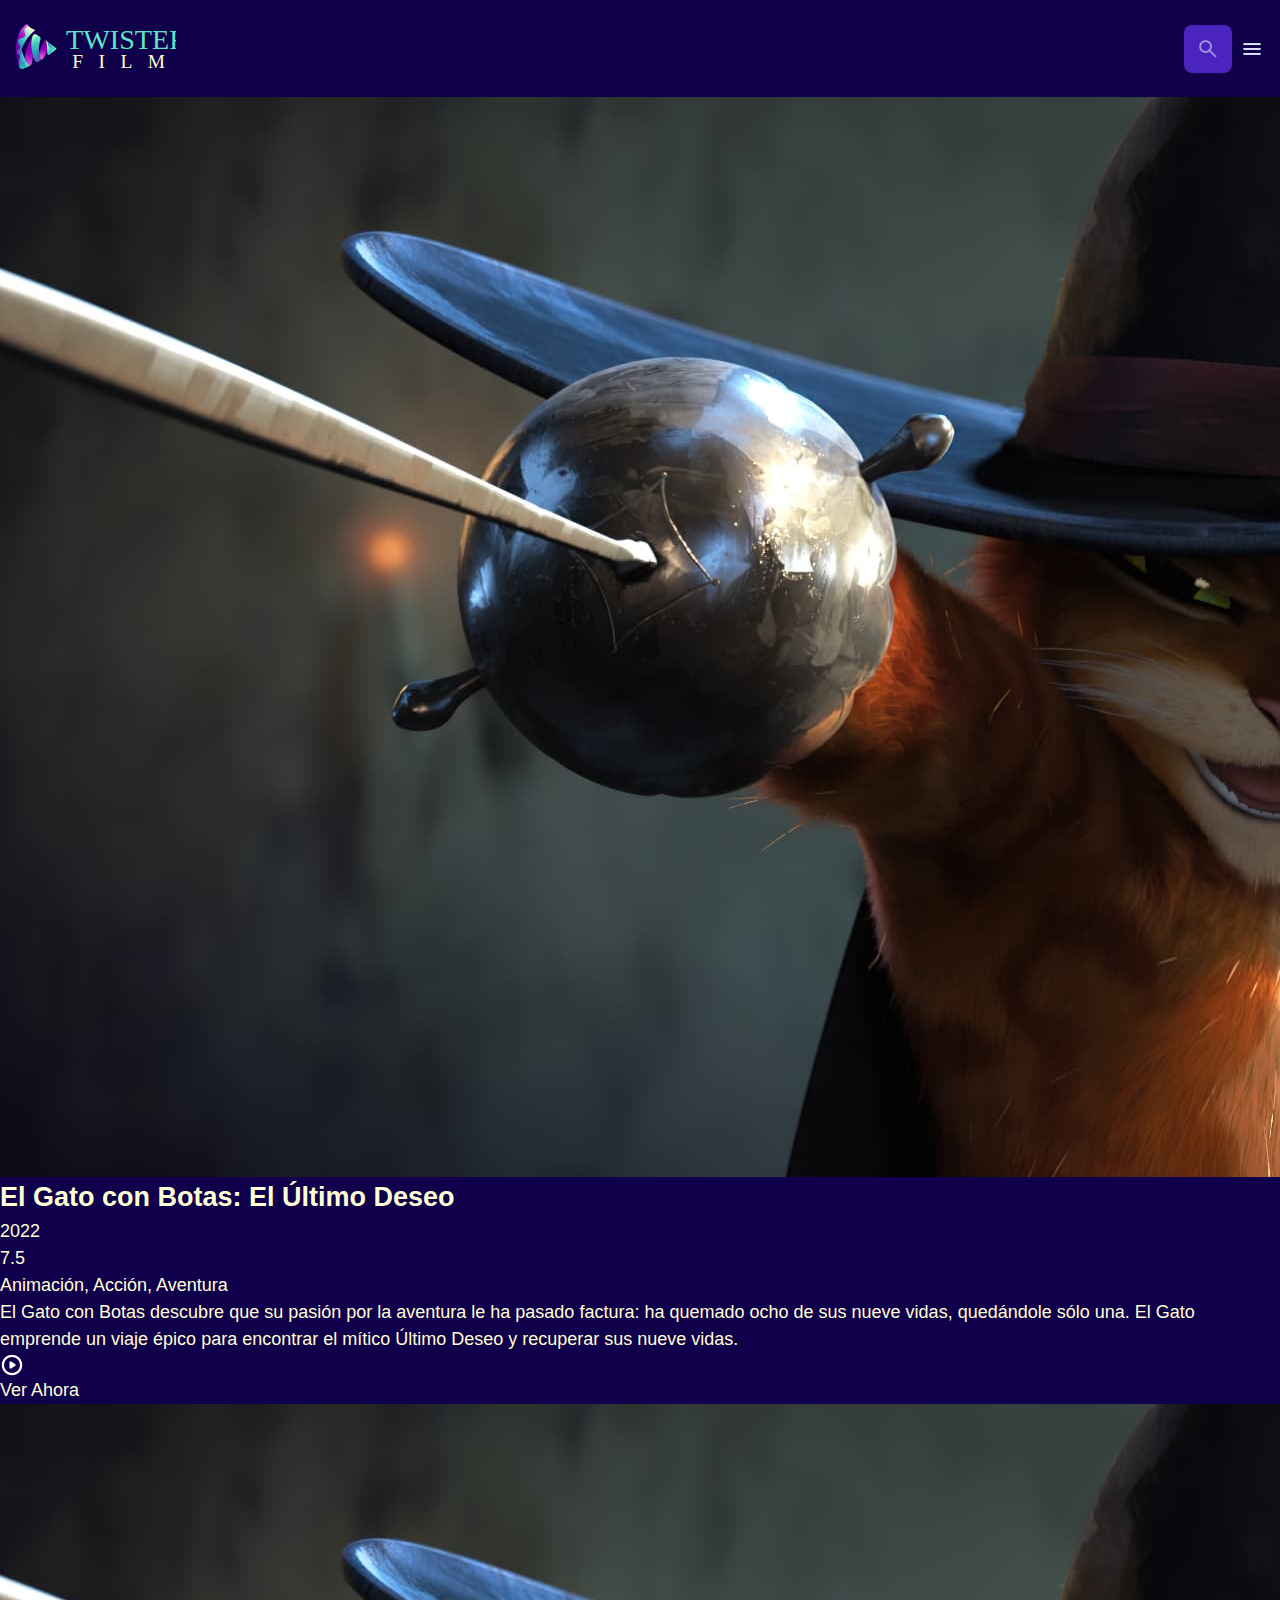
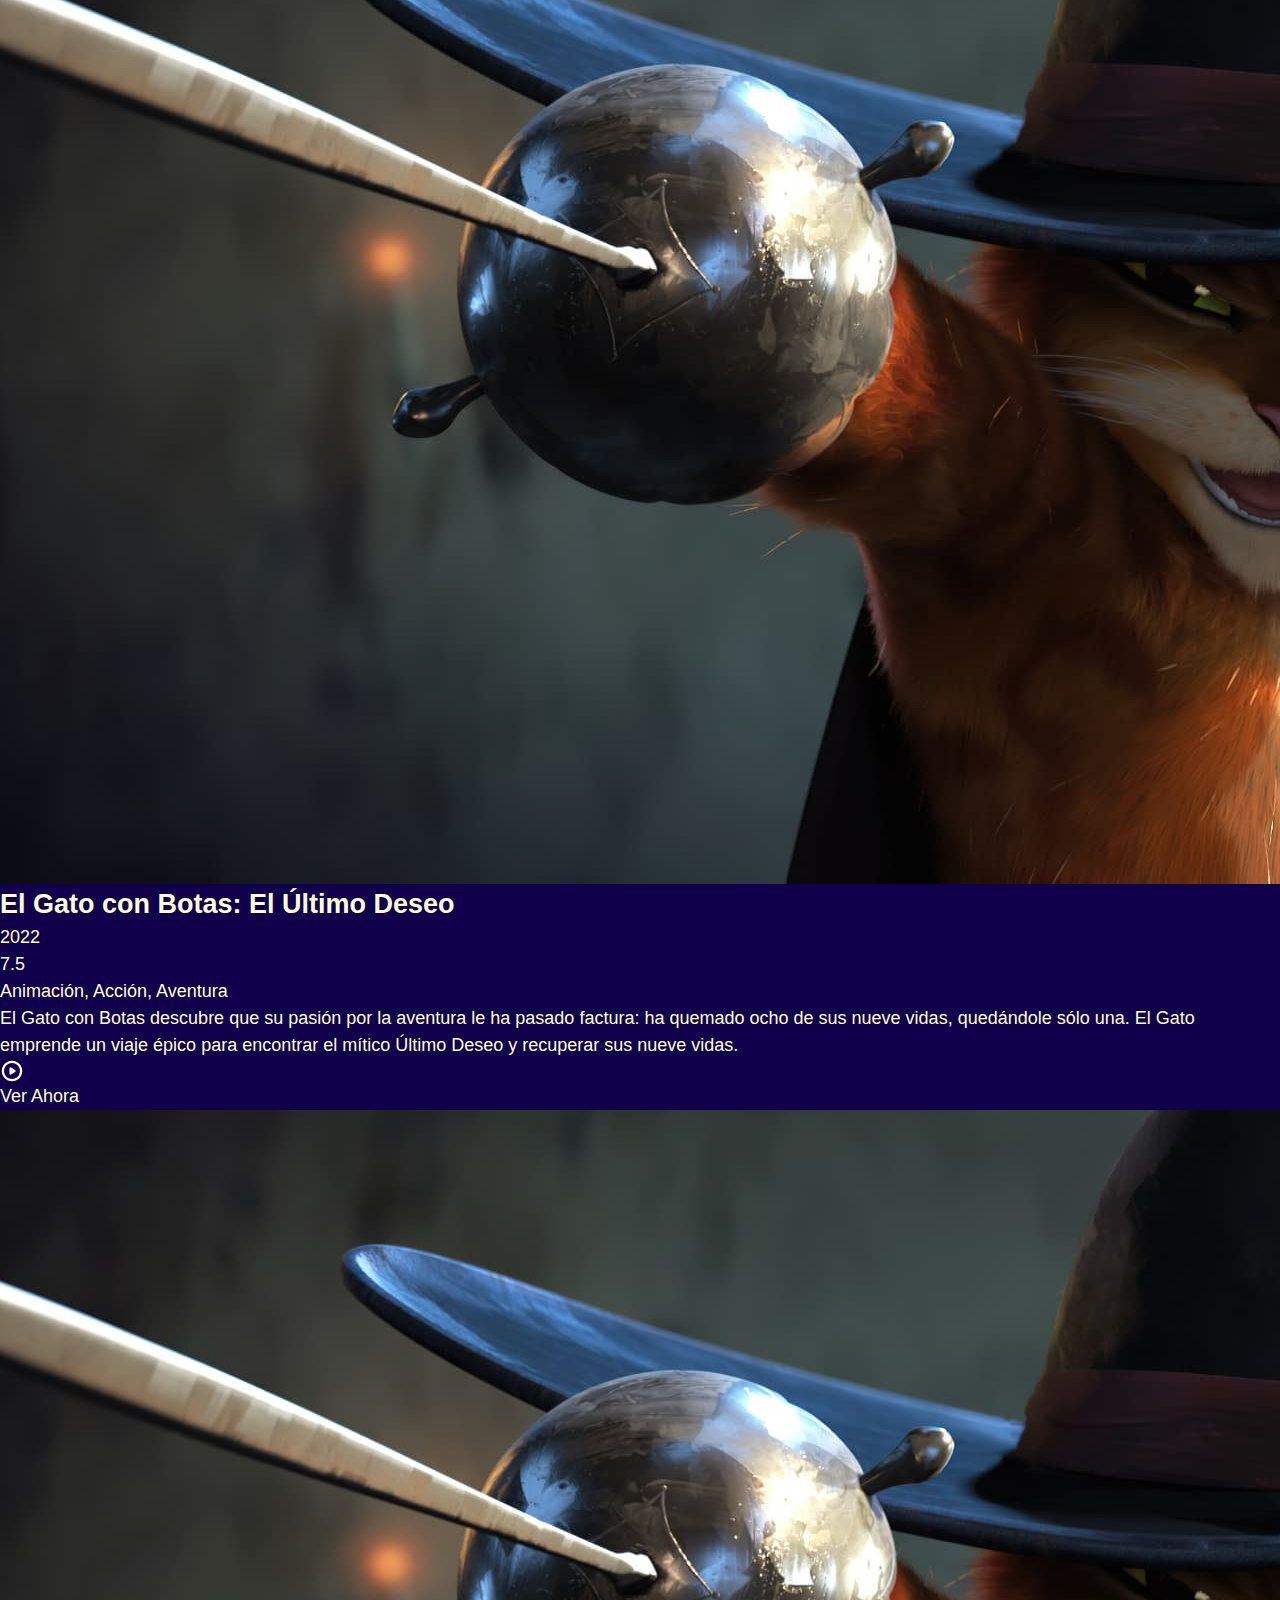
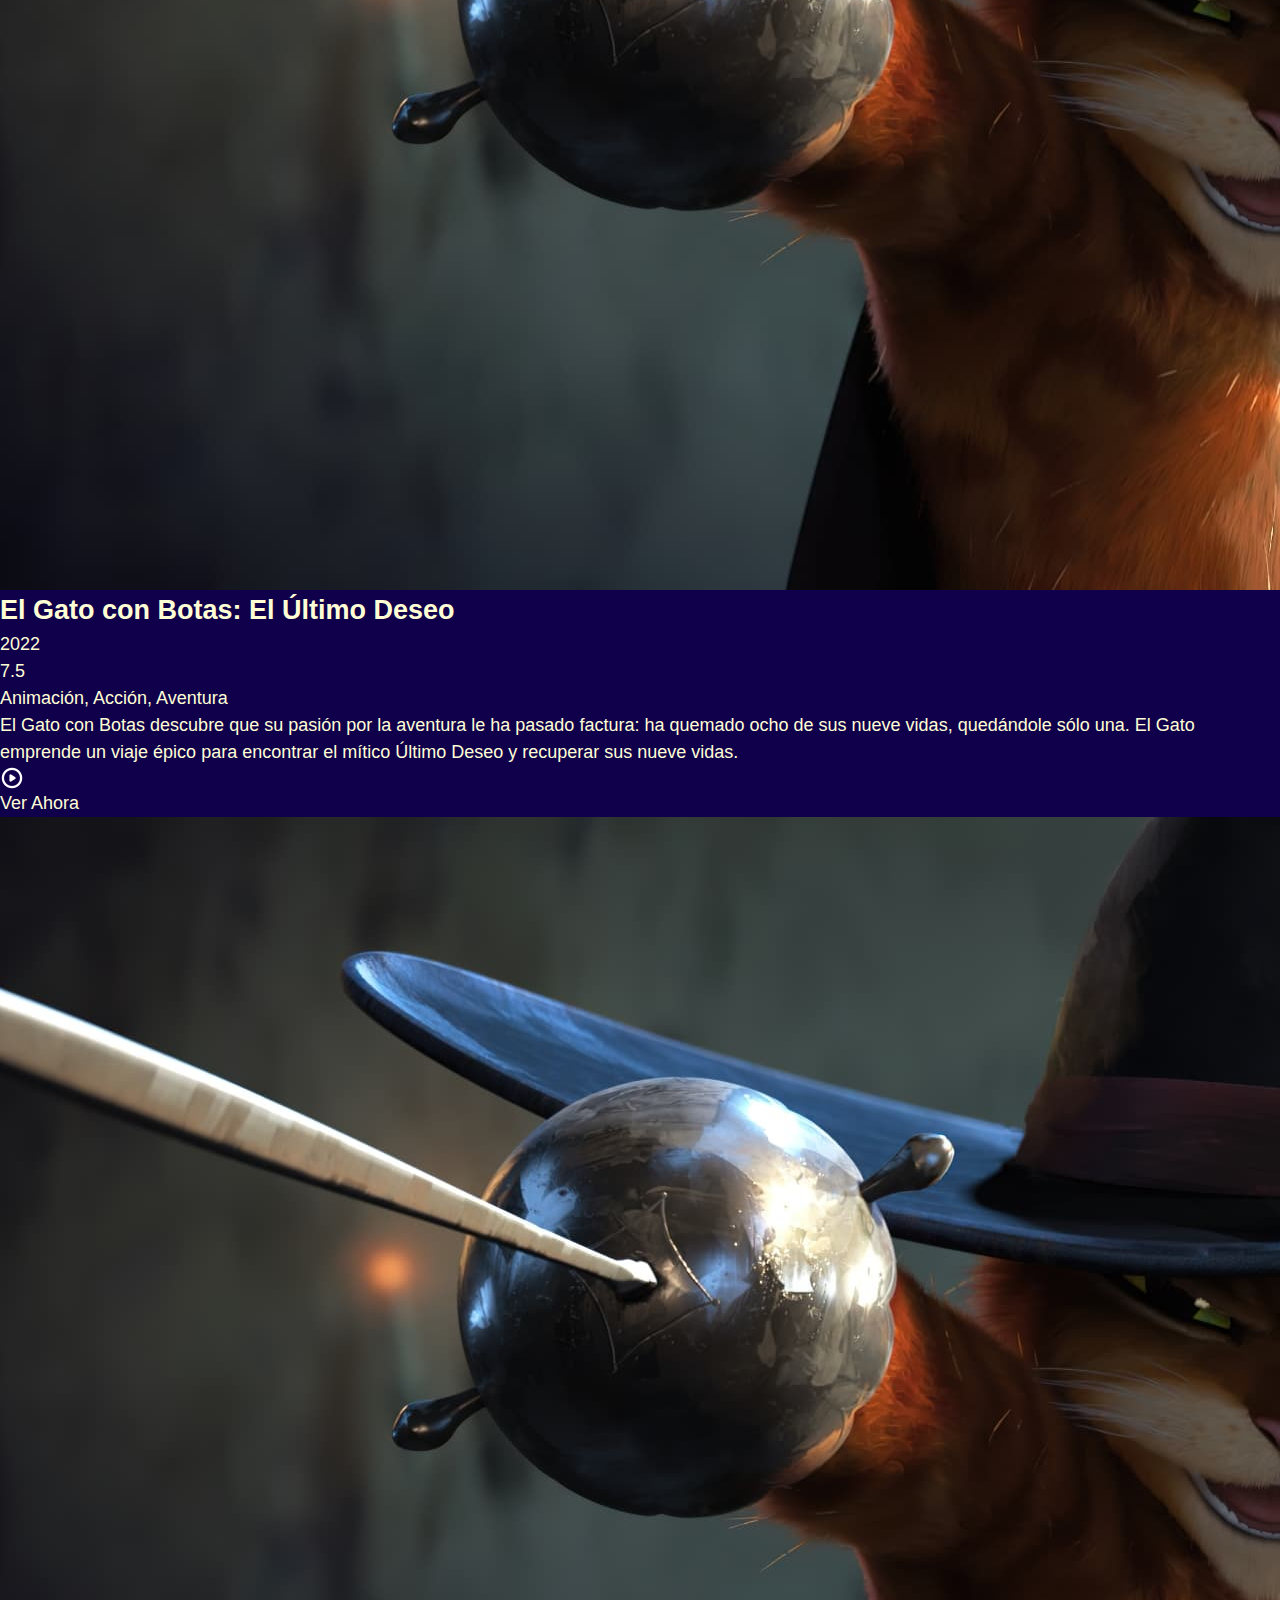
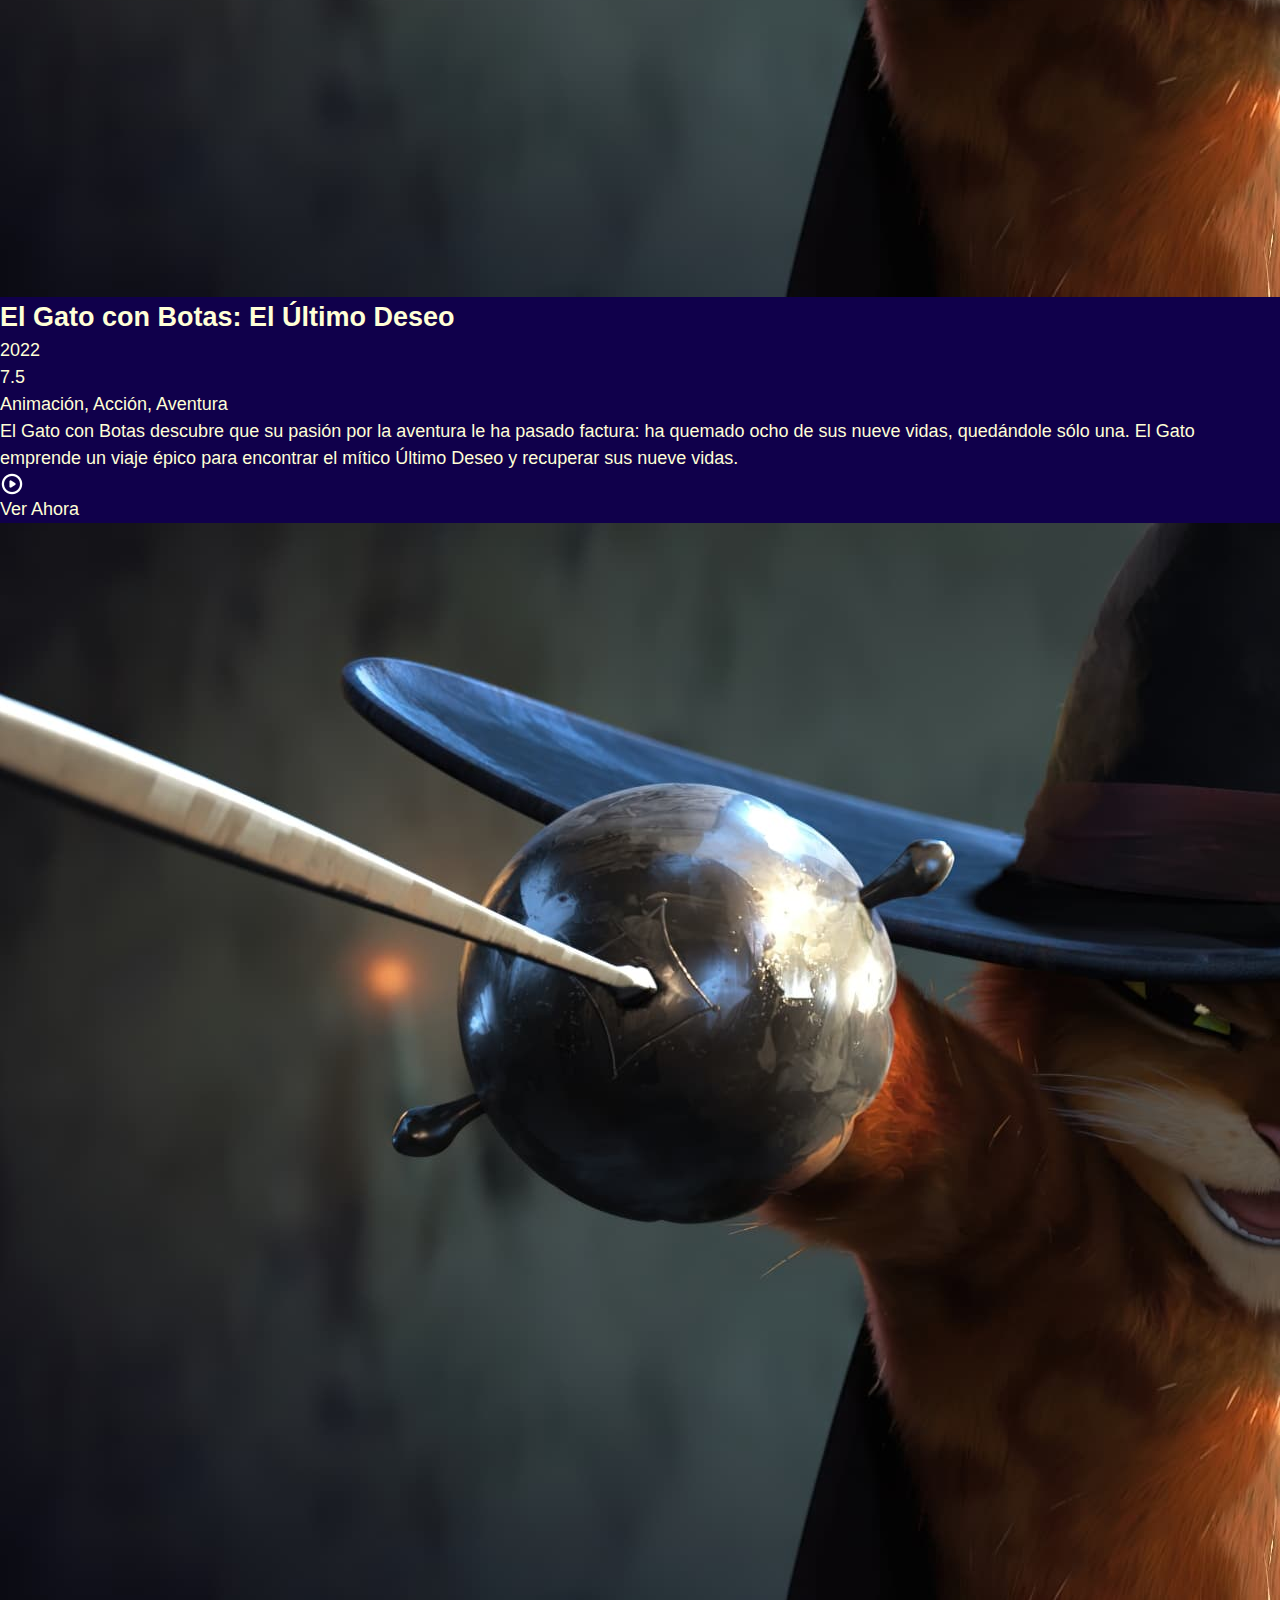
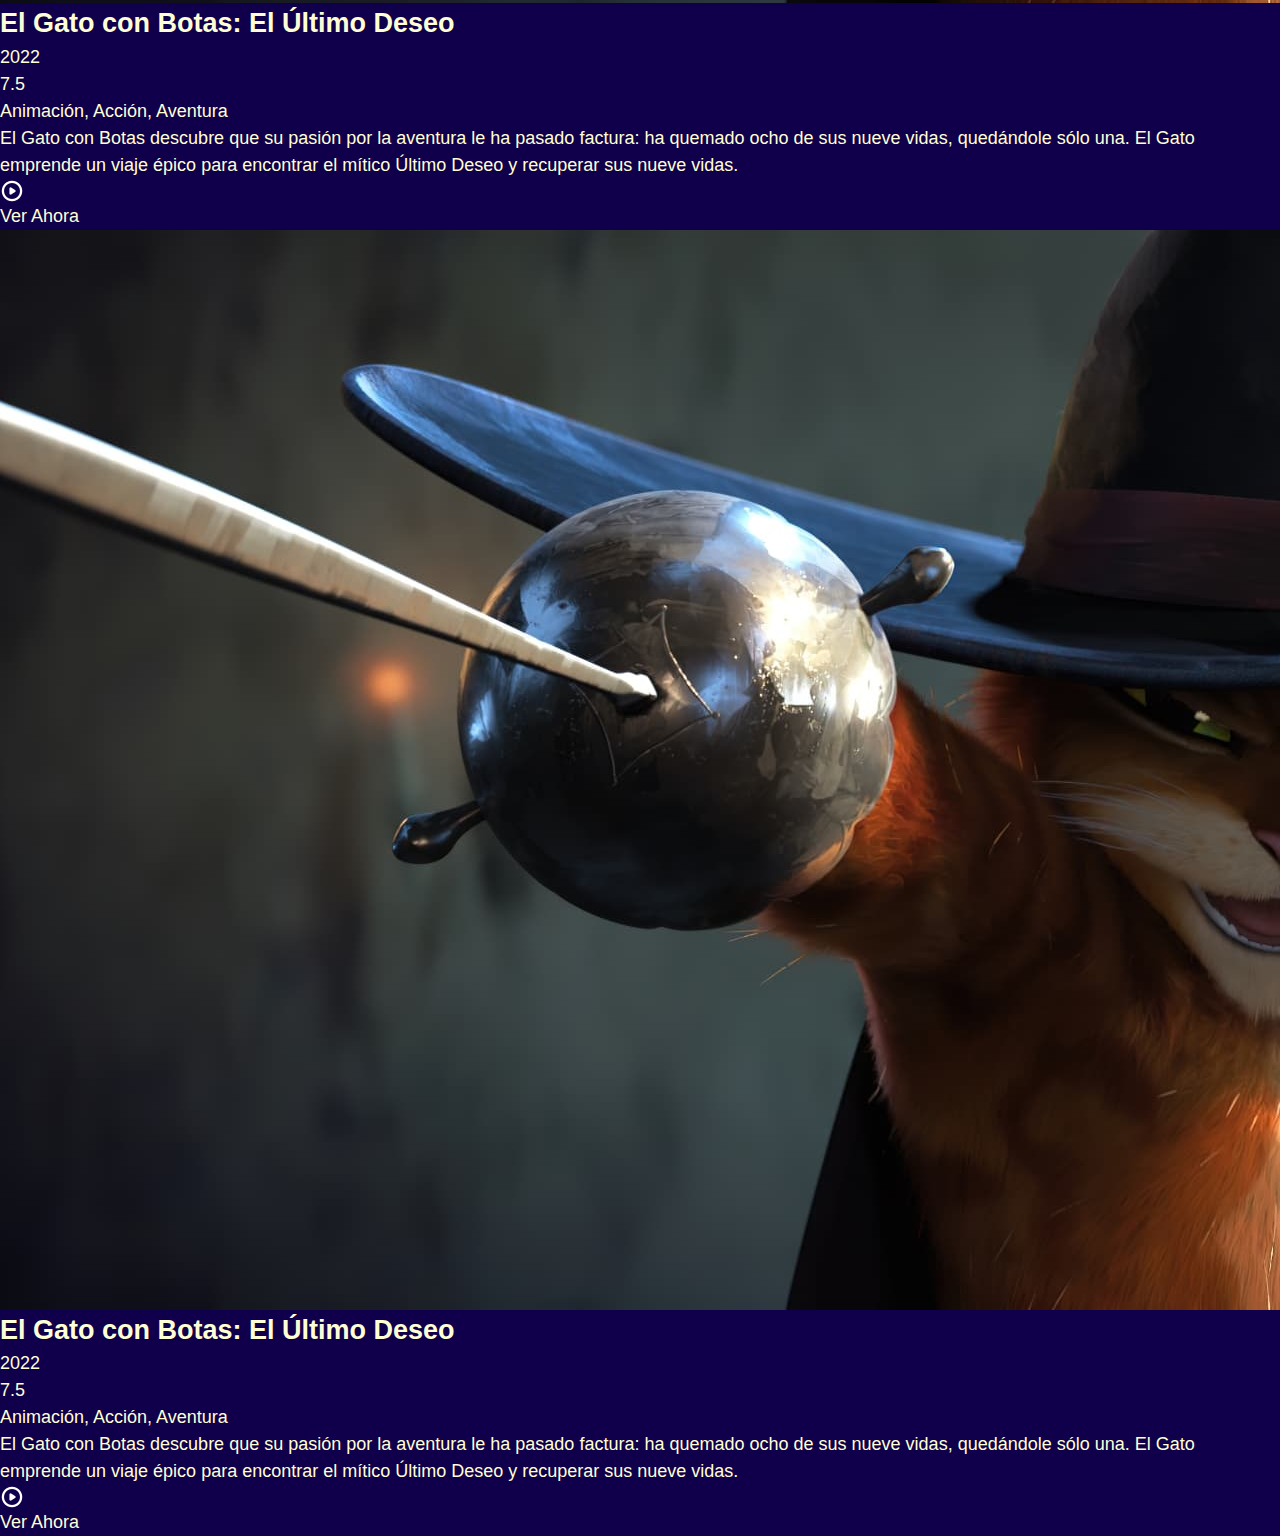
==== index.html @ c9f2a69d "Start project: Header and sidebar creation with css styles" ====
<!DOCTYPE html>
<html lang="en">
  <head>
    <meta charset="UTF-8" />
    <meta name="viewport" content="width=device-width, initial-scale=1.0" />
    <title>Twister-film</title>
    <!--Esto es para el SEO (Search Engine Optimization)-->
    <meta name="title" content="Twister-film" />
    <meta
      name="description"
      content="Twister-film es una aplicación de películas realizada por Gustavo Briceño."
    />
    <!-- Favicon-->
    <link rel="shortcut icon" type="image/svg+xml" href="./favicon.svg" />
    <!--Estilos-->
    <link rel="stylesheet" href="./css/style.css" />
    <!--Scripts-->
    <script src="./js/global.js" defer></script>
    <script src="./js/index.js" type="module" defer></script>
  </head>
  <body>
    <!-- - #HEADER-->
    <header class="header">
      <a href="./index.html" class="logo">
        <img
          src="./assets/images/logo.svg"
          width="160"
          height="32"
          alt="Twister-film Home"
        />
      </a>

      <div class="search-box" search-box>
        <div class="search-wrapper" search-wrapper>
          <input
            type="text"
            name="search"
            aria-label="buscar películas"
            placeholder="Buscar películas..."
            id=""
            class="search-field"
            autocomplete="off"
            search-field
          />

          <img
            src="./assets/images/search.png"
            width="24"
            height="24"
            alt="imagen de buscar"
            class="leading-icon"
          />
        </div>

        <button class="search-btn" search-toggler>
          <img
            src="./assets/images/close.png"
            width="24"
            alt="Cerrar cuadro de búsqueda"
          />
        </button>
      </div>

      <button class="search-btn" search-toggler menu-close>
        <img
          src="./assets/images/search.png"
          width="24"
          height="24"
          alt="Abrir cuadro de búsqueda"
        />
      </button>

      <button class="menu-btn" menu-btn menu-toggler>
        <img
          src="./assets/images/menu.png"
          class="menu"
          width="24"
          alt="Abrir menú"
        />
        <img
          src="./assets/images/menu-close.png"
          class="close"
          width="24"
          alt="Cerrar menú"
        />
      </button>
    </header>
    <!-- - #HEADER END-->

    <!-- - #SIDEBAR-->
    <nav class="sidebar" sidebar>
      <div class="sidebar-inner">
        <div class="sidebar-list">
          <p class="title">Género</p>
          <a href="./pages/movie-list.html" class="sidebar-link" menu-close
            >Acción</a
          >
          <a href="./pages/movie-list.html" class="sidebar-link" menu-close
            >Terror</a
          >
          <a href="./pages/movie-list.html" class="sidebar-link" menu-close
            >Comedia</a
          >
          <a href="./pages/movie-list.html" class="sidebar-link" menu-close
            >Aventura</a
          >
          <a href="./pages/movie-list.html" class="sidebar-link" menu-close
            >Drama</a
          >
          <a href="./pages/movie-list.html" class="sidebar-link" menu-close
            >Ciencia ficción</a
          >
        </div>

        <div class="sidebar-list">
          <p class="title">Lenguaje</p>
          <a href="./pages/movie-list.html" class="sidebar-link" menu-close
            >Español</a
          >
          <a href="./pages/movie-list.html" class="sidebar-link" menu-close
            >Inglés</a
          >
          <a href="./pages/movie-list.html" class="sidebar-link" menu-close
            >Francés</a
          >
        </div>

        <div class="sidebar-footer">
          <p class="copyright">
            Copyright 2023
            <a href="https://github.com/Gustaf-dev-code/">Gustavo Briceño</a>
          </p>

          <img
            src="./assets/images/tmdb-logo.svg"
            width="130"
            alt="Logo de api de la pelicula"
          />
        </div>
      </div>
    </nav>

    <div class="overlay" overlay menu-toggler></div>

    <article class="container" page-content>
      <!-- - #BANNER-->
      <section class="banner" aria-label="películas populares">
        <div class="banner-slider">
          <div class="slider-item active" slider-item>
            <img
              src="./assets/images/slider-banner.jpg"
              alt="El Gato con Botas: El Último Deseo"
              class="img-cover"
              loading="eager"
            />

            <div class="banner-content">
              <h2 class="heading">El Gato con Botas: El Último Deseo</h2>

              <div class="meta-list">
                <div class="meta-item">2022</div>
                <div class="meta-item card-badge">7.5</div>
              </div>

              <p class="genre">Animación, Acción, Aventura</p>

              <p class="banner-text">
                El Gato con Botas descubre que su pasión por la aventura le ha
                pasado factura: ha quemado ocho de sus nueve vidas, quedándole
                sólo una. El Gato emprende un viaje épico para encontrar el
                mítico Último Deseo y recuperar sus nueve vidas.
              </p>

              <a href="./pages/detail.html" class="btn">
                <img
                  src="./assets/images/play_circle.png"
                  width="24"
                  aria-hidden="true"
                  alt="Botón reproducir"
                />
                <span class="span"> Ver Ahora </span>
              </a>
            </div>
          </div>

          <div class="slider-item" slider-item>
            <img
              src="./assets/images/slider-banner.jpg"
              alt="El Gato con Botas: El Último Deseo"
              class="img-cover"
              loading="eager"
            />

            <div class="banner-content">
              <h2 class="heading">El Gato con Botas: El Último Deseo</h2>

              <div class="meta-list">
                <div class="meta-item">2022</div>
                <div class="meta-item card-badge">7.5</div>
              </div>

              <p class="genre">Animación, Acción, Aventura</p>

              <p class="banner-text">
                El Gato con Botas descubre que su pasión por la aventura le ha
                pasado factura: ha quemado ocho de sus nueve vidas, quedándole
                sólo una. El Gato emprende un viaje épico para encontrar el
                mítico Último Deseo y recuperar sus nueve vidas.
              </p>

              <a href="./pages/detail.html" class="btn">
                <img
                  src="./assets/images/play_circle.png"
                  width="24"
                  aria-hidden="true"
                  alt="Botón reproducir"
                />
                <span class="span"> Ver Ahora </span>
              </a>
            </div>
          </div>

          <div class="slider-item" slider-item>
            <img
              src="./assets/images/slider-banner.jpg"
              alt="El Gato con Botas: El Último Deseo"
              class="img-cover"
              loading="eager"
            />

            <div class="banner-content">
              <h2 class="heading">El Gato con Botas: El Último Deseo</h2>

              <div class="meta-list">
                <div class="meta-item">2022</div>
                <div class="meta-item card-badge">7.5</div>
              </div>

              <p class="genre">Animación, Acción, Aventura</p>

              <p class="banner-text">
                El Gato con Botas descubre que su pasión por la aventura le ha
                pasado factura: ha quemado ocho de sus nueve vidas, quedándole
                sólo una. El Gato emprende un viaje épico para encontrar el
                mítico Último Deseo y recuperar sus nueve vidas.
              </p>

              <a href="./pages/detail.html" class="btn">
                <img
                  src="./assets/images/play_circle.png"
                  width="24"
                  aria-hidden="true"
                  alt="Botón reproducir"
                />
                <span class="span"> Ver Ahora </span>
              </a>
            </div>
          </div>

          <div class="slider-item" slider-item>
            <img
              src="./assets/images/slider-banner.jpg"
              alt="El Gato con Botas: El Último Deseo"
              class="img-cover"
              loading="eager"
            />

            <div class="banner-content">
              <h2 class="heading">El Gato con Botas: El Último Deseo</h2>

              <div class="meta-list">
                <div class="meta-item">2022</div>
                <div class="meta-item card-badge">7.5</div>
              </div>

              <p class="genre">Animación, Acción, Aventura</p>

              <p class="banner-text">
                El Gato con Botas descubre que su pasión por la aventura le ha
                pasado factura: ha quemado ocho de sus nueve vidas, quedándole
                sólo una. El Gato emprende un viaje épico para encontrar el
                mítico Último Deseo y recuperar sus nueve vidas.
              </p>

              <a href="./pages/detail.html" class="btn">
                <img
                  src="./assets/images/play_circle.png"
                  width="24"
                  aria-hidden="true"
                  alt="Botón reproducir"
                />
                <span class="span"> Ver Ahora </span>
              </a>
            </div>
          </div>

          <div class="slider-item" slider-item>
            <img
              src="./assets/images/slider-banner.jpg"
              alt="El Gato con Botas: El Último Deseo"
              class="img-cover"
              loading="eager"
            />

            <div class="banner-content">
              <h2 class="heading">El Gato con Botas: El Último Deseo</h2>

              <div class="meta-list">
                <div class="meta-item">2022</div>
                <div class="meta-item card-badge">7.5</div>
              </div>

              <p class="genre">Animación, Acción, Aventura</p>

              <p class="banner-text">
                El Gato con Botas descubre que su pasión por la aventura le ha
                pasado factura: ha quemado ocho de sus nueve vidas, quedándole
                sólo una. El Gato emprende un viaje épico para encontrar el
                mítico Último Deseo y recuperar sus nueve vidas.
              </p>

              <a href="./pages/detail.html" class="btn">
                <img
                  src="./assets/images/play_circle.png"
                  width="24"
                  aria-hidden="true"
                  alt="Botón reproducir"
                />
                <span class="span"> Ver Ahora </span>
              </a>
            </div>
          </div>

          <div class="slider-item" slider-item>
            <img
              src="./assets/images/slider-banner.jpg"
              alt="El Gato con Botas: El Último Deseo"
              class="img-cover"
              loading="eager"
            />

            <div class="banner-content">
              <h2 class="heading">El Gato con Botas: El Último Deseo</h2>

              <div class="meta-list">
                <div class="meta-item">2022</div>
                <div class="meta-item card-badge">7.5</div>
              </div>

              <p class="genre">Animación, Acción, Aventura</p>

              <p class="banner-text">
                El Gato con Botas descubre que su pasión por la aventura le ha
                pasado factura: ha quemado ocho de sus nueve vidas, quedándole
                sólo una. El Gato emprende un viaje épico para encontrar el
                mítico Último Deseo y recuperar sus nueve vidas.
              </p>

              <a href="./pages/detail.html" class="btn">
                <img
                  src="./assets/images/play_circle.png"
                  width="24"
                  aria-hidden="true"
                  alt="Botón reproducir"
                />
                <span class="span"> Ver Ahora </span>
              </a>
            </div>
          </div>
        </div>

        <div class="slider-control">
          <div class="control-inner">
            <button class="poster-box slider-item active"></button>
          </div>
        </div>
      </section>
    </article>

    <!-- - #SIDEBAR END-->
  </body>
</html>
---- css/style.css ----
/*-----------------------------------*\
  #style.css
\*-----------------------------------*/

/**
 * copyright 2023 Gustavo Briceño
 */

/*-----------------------------------*\
  #CUSTOM PROPERTY
\*-----------------------------------*/

:root {
  /*** COLORS ***/
  --background: rgb(16, 0, 75);
  --banner-overlay: 90deg, hsl(220, 17%, 7%) 0%, hsla(220, 17%, 7%, 0.5) 100%;
  --bottom-overlay: 180deg, hsla(250, 13%, 11%, 0), hsla(250, 13%, 11%, 1);
  --banner-background: rgb(75, 36, 189);
  --white-alpha-20: hsla(0, 0%, 100%, 0.2);
  --on-background: hsla(60, 100%, 92%, 1);
  --on-surface: rgb(186, 250, 255);
  --on-surface-variant: rgba(37, 248, 255, 0.466);
  --primary: hsla(349, 100%, 43%, 1);
  --primary-variant: hsla(349, 69%, 51%, 1);
  --rating-color: hsla(44, 100%, 49%, 1);
  --surface: hsla(250, 13%, 11%, 1);
  --text-color: hsla(250, 2%, 59%, 1);
  --white: hsla(0, 0%, 100%, 1);

  /*** FONT ***/
  --font-family: "Poppins", sans-serif;
  --fs-heading: 4rem;
  --fs-title-lg: 2.6rem;
  --fs-title: 2rem;
  --fs-body: 1.8rem;
  --fs-button: 1.5rem;
  --fs-label: 1.4rem;
  --weight-bold: 700;

  /*** SHADOW ***/
  --shadow-1: 0 1px 4px hsla(0, 0%, 0%, 0.75);
  --shadow-2: 0 2px 4px hsla(261, 100%, 39%, 0.3);

  /*** BORDER RADIUS ***/
  --radius-4: 4px;
  --radius-8: 8px;
  --radius-16: 16px;
  --radius-24: 24px;
  --radius-36: 36px;

  /*** TRANSITION ***/
  --transition-short: 250ms ease;
  --transition-long: 500ms ease;
}

/*-----------------------------------*\
  #RESET
\*-----------------------------------*/

*,
*::before,
*::after {
  box-sizing: border-box;
  margin: 0;
  padding: 0;
}

li {
  list-style: none;
}

:is(a, img, span, iframe, button) {
  display: block;
}

a {
  text-decoration: none;
  color: inherit;
}

img {
  height: auto;
}

:is(input, button) {
  border: none;
  background: none;
  font: inherit;
  color: inherit;
}

input {
  width: 100%;
}

button {
  text-align: left;
  cursor: pointer;
}

html {
  font-family: var(--font-family);
  font-size: 10px;
  scroll-behavior: smooth;
}

body {
  background-color: var(--background);
  color: var(--on-background);
  font-size: var(--fs-body);
  line-height: 1.5;
}

:focus-visible {
  outline-color: var(--primary-variant);
}

::-webkit-scrollbar {
  width: 8px;
  height: 8px;
}

::-webkit-scrollbar-thumb {
  background-color: var(--banner-background);
  border-radius: var(--radius-8);
}

/*-----------------------------------*\
  #REUSED STYLE
\*-----------------------------------*/

.search-wrapper::before {
  position: absolute;
  top: 14px;
  right: 12px;
  content: "";
  width: 20px;
  height: 20px;
  border: 3px solid var(--white);
  border-radius: var(--radius-24);
  border-inline-end-color: transparent;
  animation: loading 500ms linear infinite;
  display: none;
}

.search-wrapper.searching::before {
  display: block;
}

@keyframes loading {
  0% {
    transform: rotate(0deg);
  }
  100% {
    transform: rotate(360deg);
  }
}

.title {
  font-size: var(--fs-title);
  font-weight: var(--weight-bold);
  letter-spacing: 0.5px;
}

/*-----------------------------------*\
  #HEADER
\*-----------------------------------*/
.header {
  position: relative;
  padding-block: 24px;
  padding-inline: 16px;
  display: flex;
  justify-content: space-between;
  align-items: center;
  gap: 8px;

  & .logo {
    margin-inline-end: auto;
  }

  & :is(.search-btn, menu-btn) {
    padding: 12px;
  }

  & .search-btn {
    background-color: var(--banner-background);
    border-radius: var(--radius-8);

    & img {
      opacity: 0.5;
      transition: opacity var(--transition-short);
    }

    &:is(:hover, :focus-visible) img {
      opacity: 1;
    }
  }

  & .menu-btn {
    &.active {
      & .menu {
        display: none;
      }

      & .close {
        display: block;
      }
    }

    & .menu {
      display: block;
    }

    & .close {
      display: none;
    }
  }

  & .search-box {
    position: absolute;
    top: 0;
    left: 0;
    width: 100%;
    height: 100%;
    background-color: var(--background);
    padding: 24px 16px;
    display: none;
    align-items: center;
    gap: 8px;
    z-index: 1;

    & .search-wrapper {
      position: relative;
      flex-grow: 1;

      & .search-field {
        background-color: var(--banner-background);
        height: 48px;
        line-height: 48px;
        padding-inline: 44px 16px;
        outline: none;
        border-radius: var(--radius-8);
        transition: var(--transition-short);

        &::placeholder {
          color: var(--on-surface-variant);
        }

        &:hover {
          box-shadow: 0 0 0 2px var(--on-surface-variant);
        }

        &:focus {
          box-shadow: 0 0 0 2px var(--on-surface);
          padding-inline-start: 16px;
        }
      }

      & .leading-icon {
        position: absolute;
        top: 50%;
        transform: translateY(-50%);
        left: 12px;
        opacity: 0.5;
        transition: var(--transition-short);
      }

      &:focus-within .leading-icon {
        opacity: 0;
      }
    }
  }

  & .search-box.active {
    display: flex;
  }
}
/*-----------------------------------*\
  #SIDEBAR
\*-----------------------------------*/

.sidebar {
  position: absolute;
  background-color: var(--background);
  top: 96px;
  bottom: 0;
  left: -340px;
  max-width: 340px;
  width: 100%;
  border-block-start: 1px solid var(--banner-background);
  overflow-y: overlay;
  z-index: 4;
  visibility: hidden;
  transition: var(--transition-long);

  & .sidebar-inner {
    display: grid;
    gap: 20px;
    padding-block: 36px;

    & .sidebar-list {
      display: grid;
      gap: 8px;

      > .title {
        margin-block-end: 8px;
      }

      & .sidebar-link {
        color: var(--on-surface-variant);
        transition: var(--transition-short);

        &:is(:hover, :focus-visible) {
          color: var(--on-background);
        }
      }
    }

    & .sidebar-footer {
      border-block-start: 1px solid var(--banner-background);
      padding-block-start: 28px;
      margin-block-start: 16px;

      > .copyright {
        font-size: 16px;
        margin-block-end: 20px;
        color: var(--on-surface-variant);

        > a {
          display: inline-block;

          color: var(--on-surface-variant);
          transition: var(--transition-short);

          &:is(:hover, :focus-visible) {
            color: var(--on-background);
          }
        }
      }
    }

    & .sidebar-list,
    .sidebar-footer {
      padding-inline: 36px;
    }
  }

  &::-webkit-scrollbar-thumb {
    background-color: transparent;
  }

  &:is(:hover, :focus-within)::-webkit-scrollbar-thumb {
    background-color: var(--banner-background);
  }

  &::-webkit-scrollbar-button {
    height: 16px;
  }
}

.sidebar.active {
  transform: translateX(340px);
  visibility: visible;
}

.overlay {
  position: fixed;
  top: 96px;
  left: 0;
  bottom: 0;
  width: 100%;
  background: var(--background);
  opacity: 0;
  pointer-events: none;
  transition: var(--transition-short);
  z-index: 3;
}

.overlay.active {
  opacity: 0.5;
  pointer-events: all;
}
/*-----------------------------------*\
  #HOME PAGE
\*-----------------------------------*/

/*-----------------------------------*\
  #DETAIL PAGE
\*-----------------------------------*/

/*-----------------------------------*\
  #MOVIE LIST PAGE
\*-----------------------------------*/

/*-----------------------------------*\
  #SEARCH MODAL
\*-----------------------------------*/

/*-----------------------------------*\
  #MEDIA QUERIES
\*-----------------------------------*/
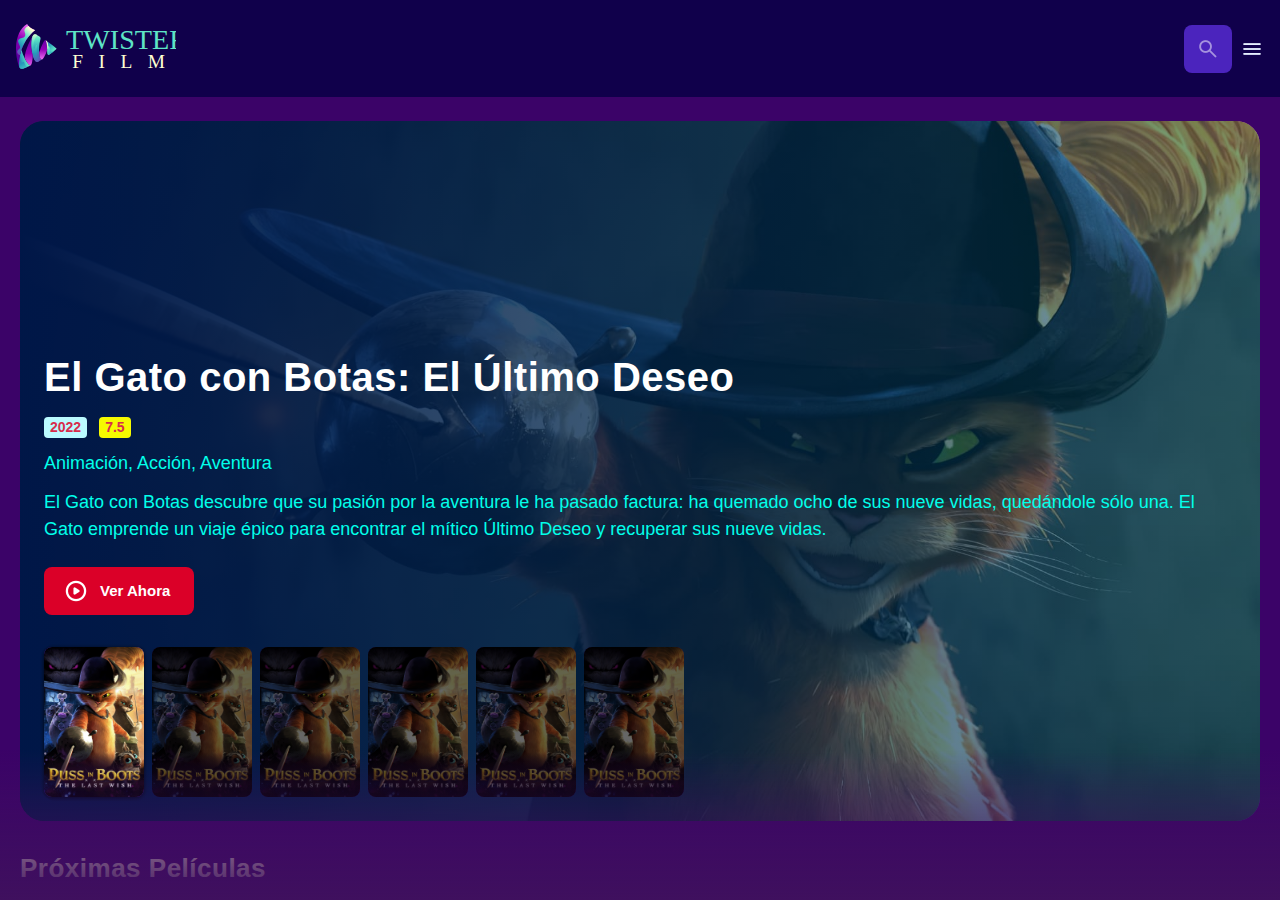
==== commit bff56346: "Some adjustments are made to the home page and the movie details page is made." ====
--- a/index.html
+++ b/index.html
@@ -158,7 +158,7 @@
               <h2 class="heading">El Gato con Botas: El Último Deseo</h2>
 
               <div class="meta-list">
-                <div class="meta-item">2022</div>
+                <div class="meta-item card-date">2022</div>
                 <div class="meta-item card-badge">7.5</div>
               </div>
 
@@ -371,7 +371,243 @@
 
         <div class="slider-control">
           <div class="control-inner">
-            <button class="poster-box slider-item active"></button>
+            <button class="poster-box slider-item active">
+              <img
+                src="./assets/images/slider-control.jpg"
+                alt="Control deslizante para El Gato con Botas: El Último Deseo"
+                loading="lazy"
+                draggable="false"
+                class="img-cover"
+              />
+            </button>
+
+            <button class="poster-box slider-item">
+              <img
+                src="./assets/images/slider-control.jpg"
+                alt="Control deslizante para El Gato con Botas: El Último Deseo"
+                loading="lazy"
+                draggable="false"
+                class="img-cover"
+              />
+            </button>
+
+            <button class="poster-box slider-item">
+              <img
+                src="./assets/images/slider-control.jpg"
+                alt="Control deslizante para El Gato con Botas: El Último Deseo"
+                loading="lazy"
+                draggable="false"
+                class="img-cover"
+              />
+            </button>
+
+            <button class="poster-box slider-item">
+              <img
+                src="./assets/images/slider-control.jpg"
+                alt="Control deslizante para El Gato con Botas: El Último Deseo"
+                loading="lazy"
+                draggable="false"
+                class="img-cover"
+              />
+            </button>
+
+            <button class="poster-box slider-item">
+              <img
+                src="./assets/images/slider-control.jpg"
+                alt="Control deslizante para El Gato con Botas: El Último Deseo"
+                loading="lazy"
+                draggable="false"
+                class="img-cover"
+              />
+            </button>
+
+            <button class="poster-box slider-item">
+              <img
+                src="./assets/images/slider-control.jpg"
+                alt="Control deslizante para El Gato con Botas: El Último Deseo"
+                loading="lazy"
+                draggable="false"
+                class="img-cover"
+              />
+            </button>
+          </div>
+        </div>
+      </section>
+      <!-- - #BANNER END-->
+
+      <!-- - #MOVIE LIST-->
+
+      <section class="movie-list" aria-label="próximas películas">
+        <div class="title-wrapper">
+          <h3 class="title-large">Próximas Películas</h3>
+        </div>
+
+        <div class="slider-list">
+          <div class="slider-inner">
+            <div class="movie-card">
+              <figure class="poster-box card-banner">
+                <img
+                  src="./assets/images/slider-control.jpg"
+                  alt="El Gato con Botas: El Último Deseo"
+                  class="img-cover"
+                />
+              </figure>
+
+              <h4 class="title">El Gato con Botas: El Último Deseo</h4>
+
+              <div class="meta-list">
+                <div class="meta-item">
+                  <img
+                    src="./assets/images/star.png"
+                    width="20"
+                    loading="lazy"
+                    alt="Valoración"
+                  />
+
+                  <span class="span">8.4</span>
+                </div>
+
+                <div class="card-badge">2022</div>
+              </div>
+
+              <a
+                href="./pages/detail.html"
+                title="El Gato con Botas: El Último Deseo"
+                class="card-btn"
+              ></a>
+            </div>
+
+            <div class="movie-card">
+              <figure class="poster-box card-banner">
+                <img
+                  src="./assets/images/slider-control.jpg"
+                  alt="El Gato con Botas: El Último Deseo"
+                  class="img-cover"
+                />
+              </figure>
+
+              <h4 class="title">El Gato con Botas: El Último Deseo</h4>
+
+              <div class="meta-list">
+                <div class="meta-item">
+                  <img
+                    src="./assets/images/star.png"
+                    width="20"
+                    loading="lazy"
+                    alt="Valoración"
+                  />
+
+                  <span class="span">8.4</span>
+                </div>
+
+                <div class="card-badge">2022</div>
+              </div>
+
+              <a
+                href="./pages/detail.html"
+                title="El Gato con Botas: El Último Deseo"
+                class="card-btn"
+              ></a>
+            </div>
+
+            <div class="movie-card">
+              <figure class="poster-box card-banner">
+                <img
+                  src="./assets/images/slider-control.jpg"
+                  alt="El Gato con Botas: El Último Deseo"
+                  class="img-cover"
+                />
+              </figure>
+
+              <h4 class="title">El Gato con Botas: El Último Deseo</h4>
+
+              <div class="meta-list">
+                <div class="meta-item">
+                  <img
+                    src="./assets/images/star.png"
+                    width="20"
+                    loading="lazy"
+                    alt="Valoración"
+                  />
+
+                  <span class="span">8.4</span>
+                </div>
+
+                <div class="card-badge">2022</div>
+              </div>
+
+              <a
+                href="./pages/detail.html"
+                title="El Gato con Botas: El Último Deseo"
+                class="card-btn"
+              ></a>
+            </div>
+
+            <div class="movie-card">
+              <figure class="poster-box card-banner">
+                <img
+                  src="./assets/images/slider-control.jpg"
+                  alt="El Gato con Botas: El Último Deseo"
+                  class="img-cover"
+                />
+              </figure>
+
+              <h4 class="title">El Gato con Botas: El Último Deseo</h4>
+
+              <div class="meta-list">
+                <div class="meta-item">
+                  <img
+                    src="./assets/images/star.png"
+                    width="20"
+                    loading="lazy"
+                    alt="Valoración"
+                  />
+
+                  <span class="span">8.4</span>
+                </div>
+
+                <div class="card-badge">2022</div>
+              </div>
+
+              <a
+                href="./pages/detail.html"
+                title="El Gato con Botas: El Último Deseo"
+                class="card-btn"
+              ></a>
+            </div>
+
+            <div class="movie-card">
+              <figure class="poster-box card-banner">
+                <img
+                  src="./assets/images/slider-control.jpg"
+                  alt="El Gato con Botas: El Último Deseo"
+                  class="img-cover"
+                />
+              </figure>
+
+              <h4 class="title">El Gato con Botas: El Último Deseo</h4>
+
+              <div class="meta-list">
+                <div class="meta-item">
+                  <img
+                    src="./assets/images/star.png"
+                    width="20"
+                    loading="lazy"
+                    alt="Valoración"
+                  />
+
+                  <span class="span">8.4</span>
+                </div>
+
+                <div class="card-badge">2022</div>
+              </div>
+
+              <a
+                href="./pages/detail.html"
+                title="El Gato con Botas: El Último Deseo"
+                class="card-btn"
+              ></a>
+            </div>
           </div>
         </div>
       </section>
--- a/css/style.css
+++ b/css/style.css
@@ -13,18 +13,21 @@
 :root {
   /*** COLORS ***/
   --background: rgb(16, 0, 75);
-  --banner-overlay: 90deg, hsl(220, 17%, 7%) 0%, hsla(220, 17%, 7%, 0.5) 100%;
-  --bottom-overlay: 180deg, hsla(250, 13%, 11%, 0), hsla(250, 13%, 11%, 1);
+  --banner-overlay: 90deg, hsl(221, 100%, 14%) 0%,
+    hsla(190, 100%, 16%, 0.5) 100%;
+  --bottom-overlay: 180deg, hsla(255, 82%, 55%, 0), rgb(63, 16, 94);
   --banner-background: rgb(75, 36, 189);
   --white-alpha-20: hsla(0, 0%, 100%, 0.2);
   --on-background: hsla(60, 100%, 92%, 1);
   --on-surface: rgb(186, 250, 255);
+  --on-surface-two: rgb(255, 218, 255);
   --on-surface-variant: rgba(37, 248, 255, 0.466);
   --primary: hsla(349, 100%, 43%, 1);
   --primary-variant: hsla(349, 69%, 51%, 1);
   --rating-color: hsla(44, 100%, 49%, 1);
-  --surface: hsla(250, 13%, 11%, 1);
-  --text-color: hsla(250, 2%, 59%, 1);
+  --yellow: rgb(246, 250, 0);
+  --surface: rgb(59, 3, 104);
+  --text-color: rgb(2, 255, 234);
   --white: hsla(0, 0%, 100%, 1);
 
   /*** FONT ***/
@@ -116,8 +119,8 @@
 }
 
 ::-webkit-scrollbar {
-  width: 8px;
-  height: 8px;
+  width: 6px;
+  height: 6px;
 }
 
 ::-webkit-scrollbar-thumb {
@@ -156,10 +159,142 @@
   }
 }
 
+:is(.heading, .title, .title-large) {
+  color: var(--on-background);
+  font-weight: var(--weight-bold);
+  letter-spacing: 0.5px;
+  line-height: 1.2;
+}
+
+.heading {
+  color: var(--white);
+  font-size: var(--fs-heading);
+  line-height: 1.2;
+}
+
 .title {
   font-size: var(--fs-title);
+}
+
+.title-large {
+  font-size: var(--fs-title-lg);
+}
+
+.img-cover {
+  width: 100%;
+  height: 100%;
+  object-fit: cover;
+}
+
+.meta-list {
+  display: flex;
+  flex-wrap: wrap;
+  justify-content: flex-start;
+  align-items: center;
+  gap: 12px;
+}
+
+.meta-item {
+  display: flex;
+  align-items: center;
+  gap: 4px;
+}
+
+.btn {
+  color: var(--white);
+  font-size: var(--fs-button);
   font-weight: var(--weight-bold);
-  letter-spacing: 0.5px;
+  max-width: max-content;
+  display: flex;
+  align-items: center;
+  gap: 12px;
+  padding-block: 12px;
+  padding-inline: 20px 24px;
+  border-radius: var(--radius-8);
+  transition: var(--transition-short);
+}
+
+.card-badge {
+  background-color: var(--yellow);
+  color: var(--primary-variant);
+  font-size: var(--fs-label);
+  font-weight: var(--weight-bold);
+  padding-inline: 6px;
+  border-radius: var(--radius-4);
+}
+
+.card-date {
+  background-color: var(--on-surface);
+  color: var(--primary-variant);
+  font-size: var(--fs-label);
+  font-weight: var(--weight-bold);
+  padding-inline: 6px;
+  border-radius: var(--radius-4);
+}
+
+.poster-box {
+  background-image: url("../assets/images/poster-bg-icon.png");
+  aspect-ratio: 2/3;
+}
+
+.poster-box,
+.video-card {
+  background-repeat: no-repeat;
+  background-position: center;
+  background-color: var(--banner-background);
+  background-size: 50px;
+  border-radius: var(--radius-16);
+  overflow: hidden;
+}
+
+.title-wrapper {
+  margin-block-end: 24px;
+}
+
+.slider-list {
+  margin-inline: -20px;
+  overflow-x: overlay;
+  padding-block-end: 16px;
+  margin-block-end: -16px;
+
+  &::-webkit-scrollbar-thumb {
+    background-color: transparent;
+  }
+
+  &:is(:hover, :focus-within)::-webkit-scrollbar-thumb {
+    background-color: var(--on-surface);
+  }
+
+  &::-webkit-scrollbar-button {
+    width: 8px;
+  }
+
+  & .slider-inner {
+    position: relative;
+    display: flex;
+    gap: 16px;
+  }
+}
+
+.slider-list .slider-inner::before,
+.slider-list .slider-inner::after {
+  content: "";
+  min-width: 4px;
+}
+
+.separator {
+  width: 4px;
+  height: 4px;
+  background-color: var(--yellow);
+  border-radius: var(--radius-8);
+}
+
+.video-card {
+  background-image: url("../assets/images/video-bg-icon.png");
+  aspect-ratio: 16/9;
+  flex-shrink: 0;
+  max-width: 500px;
+  width: calc(100% - 40px);
 }
 
 /*-----------------------------------*\
@@ -364,8 +499,8 @@
 }
 
 .overlay {
-  position: fixed;
-  top: 96px;
+  position: relative;
+  top: 200px;
   left: 0;
   bottom: 0;
   width: 100%;
@@ -380,14 +515,242 @@
   opacity: 0.5;
   pointer-events: all;
 }
+
 /*-----------------------------------*\
   #HOME PAGE
 \*-----------------------------------*/
 
+.container {
+  position: relative;
+  background-color: var(--surface);
+  color: var(--on-surface-two);
+  padding: 24px 20px 48px;
+  height: calc(100vh - 97px);
+  overflow-y: overlay;
+  z-index: 1;
+
+  &::after {
+    content: "";
+    position: fixed;
+    bottom: 0;
+    left: 0;
+    width: 100%;
+    height: 150px;
+    background: linear-gradient(var(--bottom-overlay));
+    z-index: 1;
+    pointer-events: none;
+  }
+
+  & .banner {
+    position: relative;
+    height: 700px;
+    border-radius: var(--radius-24);
+    overflow: hidden;
+
+    & .banner-slider {
+      & .slider-item {
+        position: absolute;
+        top: 0;
+        left: 120%;
+        width: 100%;
+        height: 100%;
+        background-color: var(--banner-background);
+        opacity: 0;
+        visibility: hidden;
+        transition: opacity var(--transition-long);
+
+        &::before {
+          content: "";
+          position: absolute;
+          inset: 0;
+          background: linear-gradient(var(--banner-overlay));
+        }
+
+        & .banner-content {
+          position: absolute;
+          left: 24px;
+          right: 24px;
+          bottom: 206px;
+          z-index: 1;
+          color: var(--text-color);
+
+          & :is(.heading, .banner-text) {
+            display: -webkit-box;
+            -webkit-box-orient: vertical;
+            overflow: hidden;
+          }
+
+          & .heading {
+            -webkit-line-clamp: 3;
+            margin-block-end: 16px;
+          }
+
+          & .meta-list {
+            display: flex;
+            flex-wrap: wrap;
+            justify-content: flex-start;
+            align-items: center;
+            gap: 12px;
+          }
+
+          & .genre {
+            margin-block: 12px;
+          }
+
+          & .banner-text {
+            -webkit-line-clamp: 2;
+            margin-block-end: 24px;
+          }
+
+          & .btn {
+            background-color: var(--primary);
+
+            & :is(:hover, :focus-visible) {
+              box-shadow: var(--shadow-2);
+            }
+          }
+        }
+      }
+
+      & .active {
+        left: 0;
+        opacity: 1;
+        visibility: visible;
+      }
+    }
+
+    & .slider-control {
+      position: absolute;
+      bottom: 20px;
+      left: 20px;
+      right: 0;
+      border-radius: var(--radius-16) 0 0 var(--radius-16);
+      user-select: none;
+      padding: 4px 0 4px 4px;
+      overflow-x: auto;
+
+      & .control-inner {
+        display: flex;
+        gap: 8px;
+
+        &::after {
+          content: "";
+          min-width: 12px;
+        }
+
+        & .slider-item {
+          width: 100px;
+          border-radius: var(--radius-8);
+          flex-shrink: 0;
+          filter: brightness(0.4);
+        }
+
+        & .active {
+          filter: brightness(1);
+          box-shadow: var(--shadow-1);
+        }
+      }
+    }
+  }
+
+  /** MOVIE-LIST*/
+
+  & .movie-list {
+    padding-block-start: 32px;
+
+    & .movie-card {
+      position: relative;
+      min-width: 200px;
+
+      & .title {
+        width: 100%;
+        white-space: nowrap;
+        text-overflow: ellipsis;
+        overflow: hidden;
+        margin-block: 8px 4px;
+      }
+
+      & .card-banner {
+        width: 200px;
+      }
+
+      & .meta-list {
+        justify-content: space-between;
+      }
+
+      & .card-btn {
+        position: absolute;
+        inset: 0;
+      }
+    }
+  }
+}
+
 /*-----------------------------------*\
   #DETAIL PAGE
 \*-----------------------------------*/
 
+.movie-detail {
+  & .backdrop-image {
+    position: absolute;
+    top: 0;
+    left: 0;
+    width: 100%;
+    height: 600px;
+    background-repeat: no-repeat;
+    background-position: center;
+    background-size: cover;
+    z-index: -1;
+
+    &::after {
+      content: "";
+      position: absolute;
+      inset: 0;
+      background-image: linear-gradient(
+        0deg,
+        var(--surface),
+        hsla(270, 14%, 11%, 0.2)
+      );
+    }
+  }
+
+  & .movie-poster {
+    max-width: 300px;
+    width: 200px;
+  }
+
+  & .detail-box {
+    & .detail-content {
+      & .heading {
+        margin-block: 24px 12px;
+      }
+
+      & :is(.meta-list, .genre) {
+        color: var(--text-color);
+      }
+
+      & .genre {
+        margin-block: 12px 16px;
+      }
+
+      & .detail-list {
+        margin-block: 24px 32px;
+
+        & .list-item {
+          display: flex;
+          align-items: flex-start;
+          gap: 8px 40px;
+          margin-block-end: 12px;
+
+          & .list-name {
+            color: var(--text-color);
+            min-width: 112px;
+          }
+        }
+      }
+    }
+  }
+}
 /*-----------------------------------*\
   #MOVIE LIST PAGE
 \*-----------------------------------*/
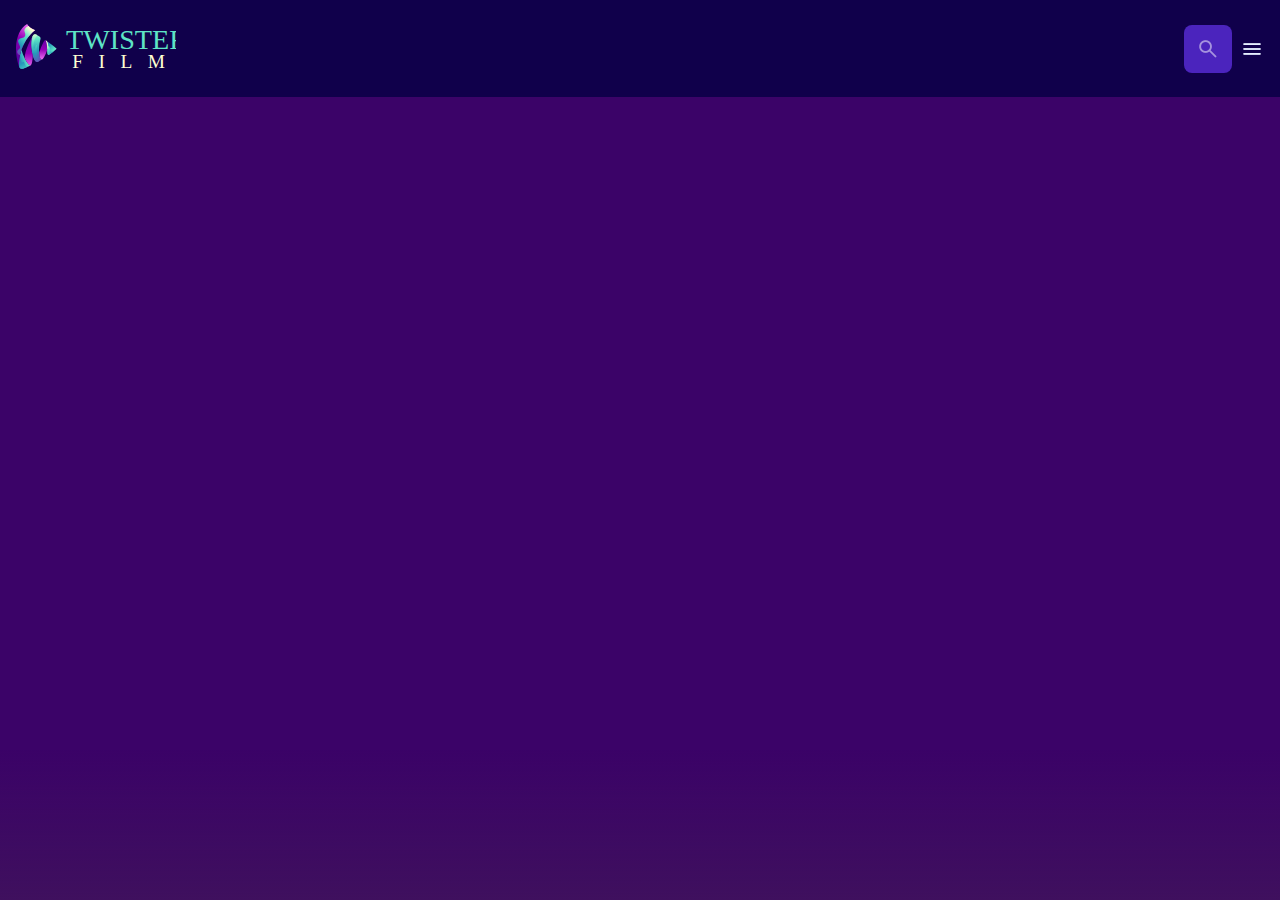
==== commit 48d2d0d3: "Display API data on the home page with functionalities." ====
--- a/index.html
+++ b/index.html
@@ -88,531 +88,10 @@
     <!-- - #HEADER END-->
 
     <!-- - #SIDEBAR-->
-    <nav class="sidebar" sidebar>
-      <div class="sidebar-inner">
-        <div class="sidebar-list">
-          <p class="title">Género</p>
-          <a href="./pages/movie-list.html" class="sidebar-link" menu-close
-            >Acción</a
-          >
-          <a href="./pages/movie-list.html" class="sidebar-link" menu-close
-            >Terror</a
-          >
-          <a href="./pages/movie-list.html" class="sidebar-link" menu-close
-            >Comedia</a
-          >
-          <a href="./pages/movie-list.html" class="sidebar-link" menu-close
-            >Aventura</a
-          >
-          <a href="./pages/movie-list.html" class="sidebar-link" menu-close
-            >Drama</a
-          >
-          <a href="./pages/movie-list.html" class="sidebar-link" menu-close
-            >Ciencia ficción</a
-          >
-        </div>
-
-        <div class="sidebar-list">
-          <p class="title">Lenguaje</p>
-          <a href="./pages/movie-list.html" class="sidebar-link" menu-close
-            >Español</a
-          >
-          <a href="./pages/movie-list.html" class="sidebar-link" menu-close
-            >Inglés</a
-          >
-          <a href="./pages/movie-list.html" class="sidebar-link" menu-close
-            >Francés</a
-          >
-        </div>
-
-        <div class="sidebar-footer">
-          <p class="copyright">
-            Copyright 2023
-            <a href="https://github.com/Gustaf-dev-code/">Gustavo Briceño</a>
-          </p>
-
-          <img
-            src="./assets/images/tmdb-logo.svg"
-            width="130"
-            alt="Logo de api de la pelicula"
-          />
-        </div>
-      </div>
-    </nav>
+    <nav class="sidebar" sidebar></nav>
 
     <div class="overlay" overlay menu-toggler></div>
 
-    <article class="container" page-content>
-      <!-- - #BANNER-->
-      <section class="banner" aria-label="películas populares">
-        <div class="banner-slider">
-          <div class="slider-item active" slider-item>
-            <img
-              src="./assets/images/slider-banner.jpg"
-              alt="El Gato con Botas: El Último Deseo"
-              class="img-cover"
-              loading="eager"
-            />
-
-            <div class="banner-content">
-              <h2 class="heading">El Gato con Botas: El Último Deseo</h2>
-
-              <div class="meta-list">
-                <div class="meta-item card-date">2022</div>
-                <div class="meta-item card-badge">7.5</div>
-              </div>
-
-              <p class="genre">Animación, Acción, Aventura</p>
-
-              <p class="banner-text">
-                El Gato con Botas descubre que su pasión por la aventura le ha
-                pasado factura: ha quemado ocho de sus nueve vidas, quedándole
-                sólo una. El Gato emprende un viaje épico para encontrar el
-                mítico Último Deseo y recuperar sus nueve vidas.
-              </p>
-
-              <a href="./pages/detail.html" class="btn">
-                <img
-                  src="./assets/images/play_circle.png"
-                  width="24"
-                  aria-hidden="true"
-                  alt="Botón reproducir"
-                />
-                <span class="span"> Ver Ahora </span>
-              </a>
-            </div>
-          </div>
-
-          <div class="slider-item" slider-item>
-            <img
-              src="./assets/images/slider-banner.jpg"
-              alt="El Gato con Botas: El Último Deseo"
-              class="img-cover"
-              loading="eager"
-            />
-
-            <div class="banner-content">
-              <h2 class="heading">El Gato con Botas: El Último Deseo</h2>
-
-              <div class="meta-list">
-                <div class="meta-item">2022</div>
-                <div class="meta-item card-badge">7.5</div>
-              </div>
-
-              <p class="genre">Animación, Acción, Aventura</p>
-
-              <p class="banner-text">
-                El Gato con Botas descubre que su pasión por la aventura le ha
-                pasado factura: ha quemado ocho de sus nueve vidas, quedándole
-                sólo una. El Gato emprende un viaje épico para encontrar el
-                mítico Último Deseo y recuperar sus nueve vidas.
-              </p>
-
-              <a href="./pages/detail.html" class="btn">
-                <img
-                  src="./assets/images/play_circle.png"
-                  width="24"
-                  aria-hidden="true"
-                  alt="Botón reproducir"
-                />
-                <span class="span"> Ver Ahora </span>
-              </a>
-            </div>
-          </div>
-
-          <div class="slider-item" slider-item>
-            <img
-              src="./assets/images/slider-banner.jpg"
-              alt="El Gato con Botas: El Último Deseo"
-              class="img-cover"
-              loading="eager"
-            />
-
-            <div class="banner-content">
-              <h2 class="heading">El Gato con Botas: El Último Deseo</h2>
-
-              <div class="meta-list">
-                <div class="meta-item">2022</div>
-                <div class="meta-item card-badge">7.5</div>
-              </div>
-
-              <p class="genre">Animación, Acción, Aventura</p>
-
-              <p class="banner-text">
-                El Gato con Botas descubre que su pasión por la aventura le ha
-                pasado factura: ha quemado ocho de sus nueve vidas, quedándole
-                sólo una. El Gato emprende un viaje épico para encontrar el
-                mítico Último Deseo y recuperar sus nueve vidas.
-              </p>
-
-              <a href="./pages/detail.html" class="btn">
-                <img
-                  src="./assets/images/play_circle.png"
-                  width="24"
-                  aria-hidden="true"
-                  alt="Botón reproducir"
-                />
-                <span class="span"> Ver Ahora </span>
-              </a>
-            </div>
-          </div>
-
-          <div class="slider-item" slider-item>
-            <img
-              src="./assets/images/slider-banner.jpg"
-              alt="El Gato con Botas: El Último Deseo"
-              class="img-cover"
-              loading="eager"
-            />
-
-            <div class="banner-content">
-              <h2 class="heading">El Gato con Botas: El Último Deseo</h2>
-
-              <div class="meta-list">
-                <div class="meta-item">2022</div>
-                <div class="meta-item card-badge">7.5</div>
-              </div>
-
-              <p class="genre">Animación, Acción, Aventura</p>
-
-              <p class="banner-text">
-                El Gato con Botas descubre que su pasión por la aventura le ha
-                pasado factura: ha quemado ocho de sus nueve vidas, quedándole
-                sólo una. El Gato emprende un viaje épico para encontrar el
-                mítico Último Deseo y recuperar sus nueve vidas.
-              </p>
-
-              <a href="./pages/detail.html" class="btn">
-                <img
-                  src="./assets/images/play_circle.png"
-                  width="24"
-                  aria-hidden="true"
-                  alt="Botón reproducir"
-                />
-                <span class="span"> Ver Ahora </span>
-              </a>
-            </div>
-          </div>
-
-          <div class="slider-item" slider-item>
-            <img
-              src="./assets/images/slider-banner.jpg"
-              alt="El Gato con Botas: El Último Deseo"
-              class="img-cover"
-              loading="eager"
-            />
-
-            <div class="banner-content">
-              <h2 class="heading">El Gato con Botas: El Último Deseo</h2>
-
-              <div class="meta-list">
-                <div class="meta-item">2022</div>
-                <div class="meta-item card-badge">7.5</div>
-              </div>
-
-              <p class="genre">Animación, Acción, Aventura</p>
-
-              <p class="banner-text">
-                El Gato con Botas descubre que su pasión por la aventura le ha
-                pasado factura: ha quemado ocho de sus nueve vidas, quedándole
-                sólo una. El Gato emprende un viaje épico para encontrar el
-                mítico Último Deseo y recuperar sus nueve vidas.
-              </p>
-
-              <a href="./pages/detail.html" class="btn">
-                <img
-                  src="./assets/images/play_circle.png"
-                  width="24"
-                  aria-hidden="true"
-                  alt="Botón reproducir"
-                />
-                <span class="span"> Ver Ahora </span>
-              </a>
-            </div>
-          </div>
-
-          <div class="slider-item" slider-item>
-            <img
-              src="./assets/images/slider-banner.jpg"
-              alt="El Gato con Botas: El Último Deseo"
-              class="img-cover"
-              loading="eager"
-            />
-
-            <div class="banner-content">
-              <h2 class="heading">El Gato con Botas: El Último Deseo</h2>
-
-              <div class="meta-list">
-                <div class="meta-item">2022</div>
-                <div class="meta-item card-badge">7.5</div>
-              </div>
-
-              <p class="genre">Animación, Acción, Aventura</p>
-
-              <p class="banner-text">
-                El Gato con Botas descubre que su pasión por la aventura le ha
-                pasado factura: ha quemado ocho de sus nueve vidas, quedándole
-                sólo una. El Gato emprende un viaje épico para encontrar el
-                mítico Último Deseo y recuperar sus nueve vidas.
-              </p>
-
-              <a href="./pages/detail.html" class="btn">
-                <img
-                  src="./assets/images/play_circle.png"
-                  width="24"
-                  aria-hidden="true"
-                  alt="Botón reproducir"
-                />
-                <span class="span"> Ver Ahora </span>
-              </a>
-            </div>
-          </div>
-        </div>
-
-        <div class="slider-control">
-          <div class="control-inner">
-            <button class="poster-box slider-item active">
-              <img
-                src="./assets/images/slider-control.jpg"
-                alt="Control deslizante para El Gato con Botas: El Último Deseo"
-                loading="lazy"
-                draggable="false"
-                class="img-cover"
-              />
-            </button>
-
-            <button class="poster-box slider-item">
-              <img
-                src="./assets/images/slider-control.jpg"
-                alt="Control deslizante para El Gato con Botas: El Último Deseo"
-                loading="lazy"
-                draggable="false"
-                class="img-cover"
-              />
-            </button>
-
-            <button class="poster-box slider-item">
-              <img
-                src="./assets/images/slider-control.jpg"
-                alt="Control deslizante para El Gato con Botas: El Último Deseo"
-                loading="lazy"
-                draggable="false"
-                class="img-cover"
-              />
-            </button>
-
-            <button class="poster-box slider-item">
-              <img
-                src="./assets/images/slider-control.jpg"
-                alt="Control deslizante para El Gato con Botas: El Último Deseo"
-                loading="lazy"
-                draggable="false"
-                class="img-cover"
-              />
-            </button>
-
-            <button class="poster-box slider-item">
-              <img
-                src="./assets/images/slider-control.jpg"
-                alt="Control deslizante para El Gato con Botas: El Último Deseo"
-                loading="lazy"
-                draggable="false"
-                class="img-cover"
-              />
-            </button>
-
-            <button class="poster-box slider-item">
-              <img
-                src="./assets/images/slider-control.jpg"
-                alt="Control deslizante para El Gato con Botas: El Último Deseo"
-                loading="lazy"
-                draggable="false"
-                class="img-cover"
-              />
-            </button>
-          </div>
-        </div>
-      </section>
-      <!-- - #BANNER END-->
-
-      <!-- - #MOVIE LIST-->
-
-      <section class="movie-list" aria-label="próximas películas">
-        <div class="title-wrapper">
-          <h3 class="title-large">Próximas Películas</h3>
-        </div>
-
-        <div class="slider-list">
-          <div class="slider-inner">
-            <div class="movie-card">
-              <figure class="poster-box card-banner">
-                <img
-                  src="./assets/images/slider-control.jpg"
-                  alt="El Gato con Botas: El Último Deseo"
-                  class="img-cover"
-                />
-              </figure>
-
-              <h4 class="title">El Gato con Botas: El Último Deseo</h4>
-
-              <div class="meta-list">
-                <div class="meta-item">
-                  <img
-                    src="./assets/images/star.png"
-                    width="20"
-                    loading="lazy"
-                    alt="Valoración"
-                  />
-
-                  <span class="span">8.4</span>
-                </div>
-
-                <div class="card-badge">2022</div>
-              </div>
-
-              <a
-                href="./pages/detail.html"
-                title="El Gato con Botas: El Último Deseo"
-                class="card-btn"
-              ></a>
-            </div>
-
-            <div class="movie-card">
-              <figure class="poster-box card-banner">
-                <img
-                  src="./assets/images/slider-control.jpg"
-                  alt="El Gato con Botas: El Último Deseo"
-                  class="img-cover"
-                />
-              </figure>
-
-              <h4 class="title">El Gato con Botas: El Último Deseo</h4>
-
-              <div class="meta-list">
-                <div class="meta-item">
-                  <img
-                    src="./assets/images/star.png"
-                    width="20"
-                    loading="lazy"
-                    alt="Valoración"
-                  />
-
-                  <span class="span">8.4</span>
-                </div>
-
-                <div class="card-badge">2022</div>
-              </div>
-
-              <a
-                href="./pages/detail.html"
-                title="El Gato con Botas: El Último Deseo"
-                class="card-btn"
-              ></a>
-            </div>
-
-            <div class="movie-card">
-              <figure class="poster-box card-banner">
-                <img
-                  src="./assets/images/slider-control.jpg"
-                  alt="El Gato con Botas: El Último Deseo"
-                  class="img-cover"
-                />
-              </figure>
-
-              <h4 class="title">El Gato con Botas: El Último Deseo</h4>
-
-              <div class="meta-list">
-                <div class="meta-item">
-                  <img
-                    src="./assets/images/star.png"
-                    width="20"
-                    loading="lazy"
-                    alt="Valoración"
-                  />
-
-                  <span class="span">8.4</span>
-                </div>
-
-                <div class="card-badge">2022</div>
-              </div>
-
-              <a
-                href="./pages/detail.html"
-                title="El Gato con Botas: El Último Deseo"
-                class="card-btn"
-              ></a>
-            </div>
-
-            <div class="movie-card">
-              <figure class="poster-box card-banner">
-                <img
-                  src="./assets/images/slider-control.jpg"
-                  alt="El Gato con Botas: El Último Deseo"
-                  class="img-cover"
-                />
-              </figure>
-
-              <h4 class="title">El Gato con Botas: El Último Deseo</h4>
-
-              <div class="meta-list">
-                <div class="meta-item">
-                  <img
-                    src="./assets/images/star.png"
-                    width="20"
-                    loading="lazy"
-                    alt="Valoración"
-                  />
-
-                  <span class="span">8.4</span>
-                </div>
-
-                <div class="card-badge">2022</div>
-              </div>
-
-              <a
-                href="./pages/detail.html"
-                title="El Gato con Botas: El Último Deseo"
-                class="card-btn"
-              ></a>
-            </div>
-
-            <div class="movie-card">
-              <figure class="poster-box card-banner">
-                <img
-                  src="./assets/images/slider-control.jpg"
-                  alt="El Gato con Botas: El Último Deseo"
-                  class="img-cover"
-                />
-              </figure>
-
-              <h4 class="title">El Gato con Botas: El Último Deseo</h4>
-
-              <div class="meta-list">
-                <div class="meta-item">
-                  <img
-                    src="./assets/images/star.png"
-                    width="20"
-                    loading="lazy"
-                    alt="Valoración"
-                  />
-
-                  <span class="span">8.4</span>
-                </div>
-
-                <div class="card-badge">2022</div>
-              </div>
-
-              <a
-                href="./pages/detail.html"
-                title="El Gato con Botas: El Último Deseo"
-                class="card-btn"
-              ></a>
-            </div>
-          </div>
-        </div>
-      </section>
-    </article>
-
-    <!-- - #SIDEBAR END-->
+    <article class="container" page-content></article>
   </body>
 </html>
--- a/css/style.css
+++ b/css/style.css
@@ -132,10 +132,8 @@
   #REUSED STYLE
 \*-----------------------------------*/
 
-.search-wrapper::before {
-  position: absolute;
-  top: 14px;
-  right: 12px;
+.search-wrapper::before,
+.load-more::before {
   content: "";
   width: 20px;
   height: 20px;
@@ -146,8 +144,28 @@
   display: none;
 }
 
+.search-wrapper::before {
+  position: absolute;
+  top: 14px;
+  right: 12px;
+}
+
 .search-wrapper.searching::before {
   display: block;
+}
+
+.load-more {
+  background-color: var(--primary-variant);
+  margin-inline: auto;
+  margin-block: 36px 60px;
+
+  &:is(:hover, :focus-visible) {
+    --primary-variant: hsla(350, 67%, 39%, 1);
+  }
+
+  &.loading::before {
+    display: block;
+  }
 }
 
 @keyframes loading {
@@ -295,6 +313,17 @@
   flex-shrink: 0;
   max-width: 500px;
   width: calc(100% - 40px);
+}
+
+.grid-list {
+  display: grid;
+  grid-template-columns: repeat(auto-fill, minmax(180px, 1fr));
+  column-gap: 25px;
+  row-gap: 20px;
+
+  &:is(.movie-card, .card-banner) {
+    width: 100%;
+  }
 }
 
 /*-----------------------------------*\
@@ -755,10 +784,100 @@
   #MOVIE LIST PAGE
 \*-----------------------------------*/
 
+.genre-list {
+  & .title-wrapper {
+    margin-block-end: 56px;
+  }
+
+  & .grid-list {
+    display: grid;
+    grid-template-columns: repeat(auto-fill, minmax(200px, 1fr));
+    column-gap: 25px;
+    row-gap: 20px;
+
+    &:is(.movie-card, .card-banner) {
+      width: 100%;
+    }
+  }
+}
+
+:is(.genre-list, .search-modal) :is(.movie-card, .card-banner) {
+  width: 100%;
+}
 /*-----------------------------------*\
   #SEARCH MODAL
 \*-----------------------------------*/
 
+.search-modal {
+  position: fixed;
+  top: 96px;
+  left: 0;
+  bottom: 0;
+  width: 100%;
+  background-color: var(--surface);
+  padding: 50px 24px;
+  overflow-y: overlay;
+  z-index: 4;
+  /* display: none; */
+
+  &::after {
+    content: "";
+    position: fixed;
+    bottom: 0;
+    left: 0;
+    width: 100%;
+    height: 150px;
+    background: linear-gradient(var(--bottom-overlay));
+    z-index: 1;
+    pointer-events: none;
+  }
+
+  & .label {
+    color: var(--yellow);
+    font-weight: var(--weight-bold);
+    margin-block-end: 8px;
+  }
+
+  & .heading {
+    -webkit-line-clamp: 3;
+    margin-block-end: 16px;
+  }
+
+  & .movie-list {
+    & .grid-list {
+      & .movie-card {
+        position: relative;
+        min-width: 200px;
+
+        & .title {
+          width: 100%;
+          white-space: nowrap;
+          text-overflow: ellipsis;
+          overflow: hidden;
+          margin-block: 8px 4px;
+        }
+
+        & .card-banner {
+          width: 200px;
+        }
+
+        & .meta-list {
+          justify-content: space-between;
+        }
+
+        & .card-btn {
+          position: absolute;
+          inset: 0;
+        }
+      }
+    }
+  }
+}
+
+.search-modal.active {
+  display: block;
+}
+
 /*-----------------------------------*\
   #MEDIA QUERIES
 \*-----------------------------------*/
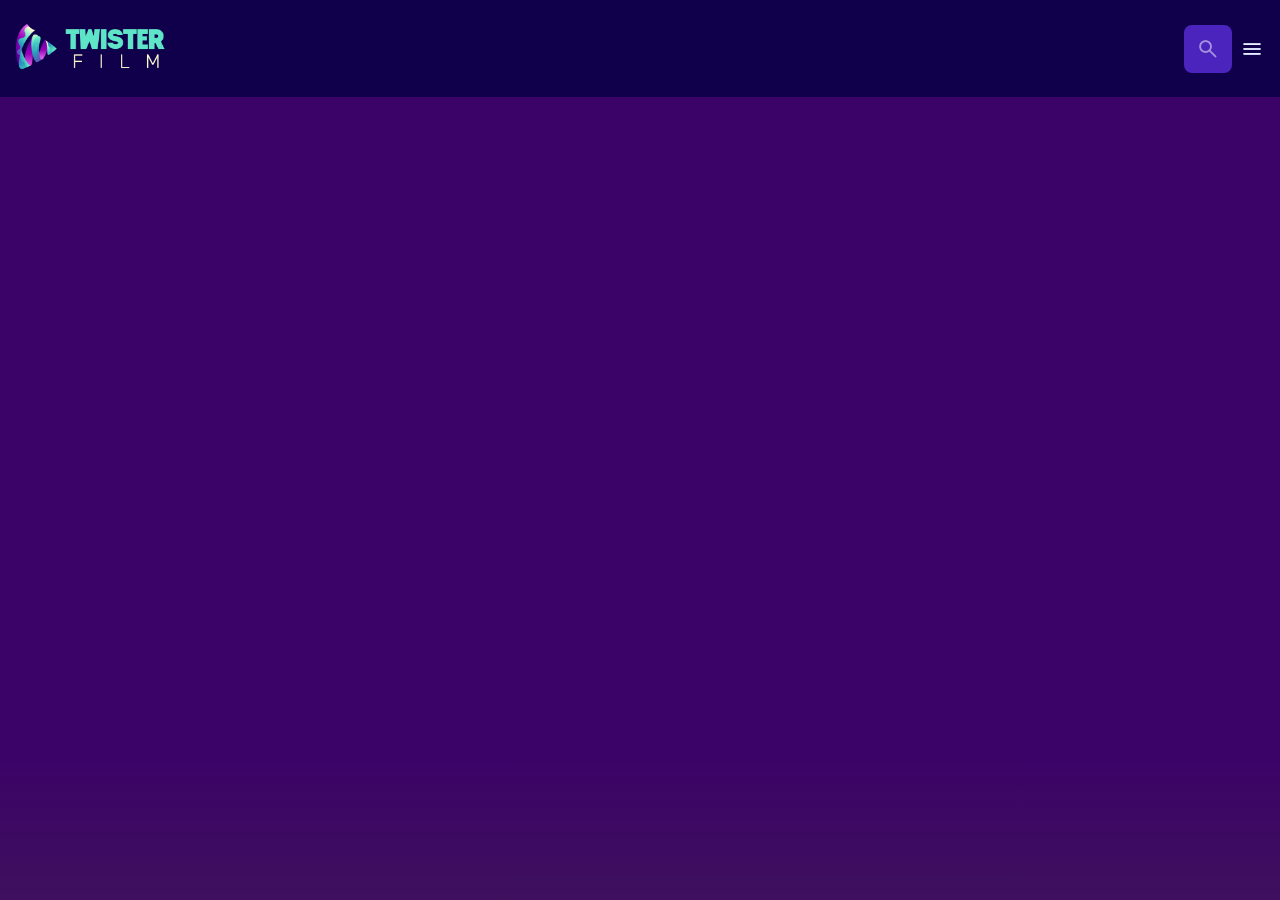
==== commit 3a6a9a59: "The logo type is changed." ====
--- a/index.html
+++ b/index.html
@@ -23,7 +23,7 @@
     <header class="header">
       <a href="./index.html" class="logo">
         <img
-          src="./assets/images/logo.svg"
+          src="./assets/images/logo.png"
           width="160"
           height="32"
           alt="Twister-film Home"
--- a/css/style.css
+++ b/css/style.css
@@ -114,6 +114,20 @@
   line-height: 1.5;
 }
 
+@font-face {
+  font-family: "Poppins";
+  font-weight: normal;
+  font-style: normal;
+  src: url("../assets/fonts/Poppins/Poppins-Regular.ttf") format("truetype");
+}
+
+@font-face {
+  font-family: "Poppins";
+  font-weight: bold;
+  font-style: normal;
+  src: url("../assets/fonts/Poppins/Poppins-Bold.ttf") format("truetype");
+}
+
 :focus-visible {
   outline-color: var(--primary-variant);
 }
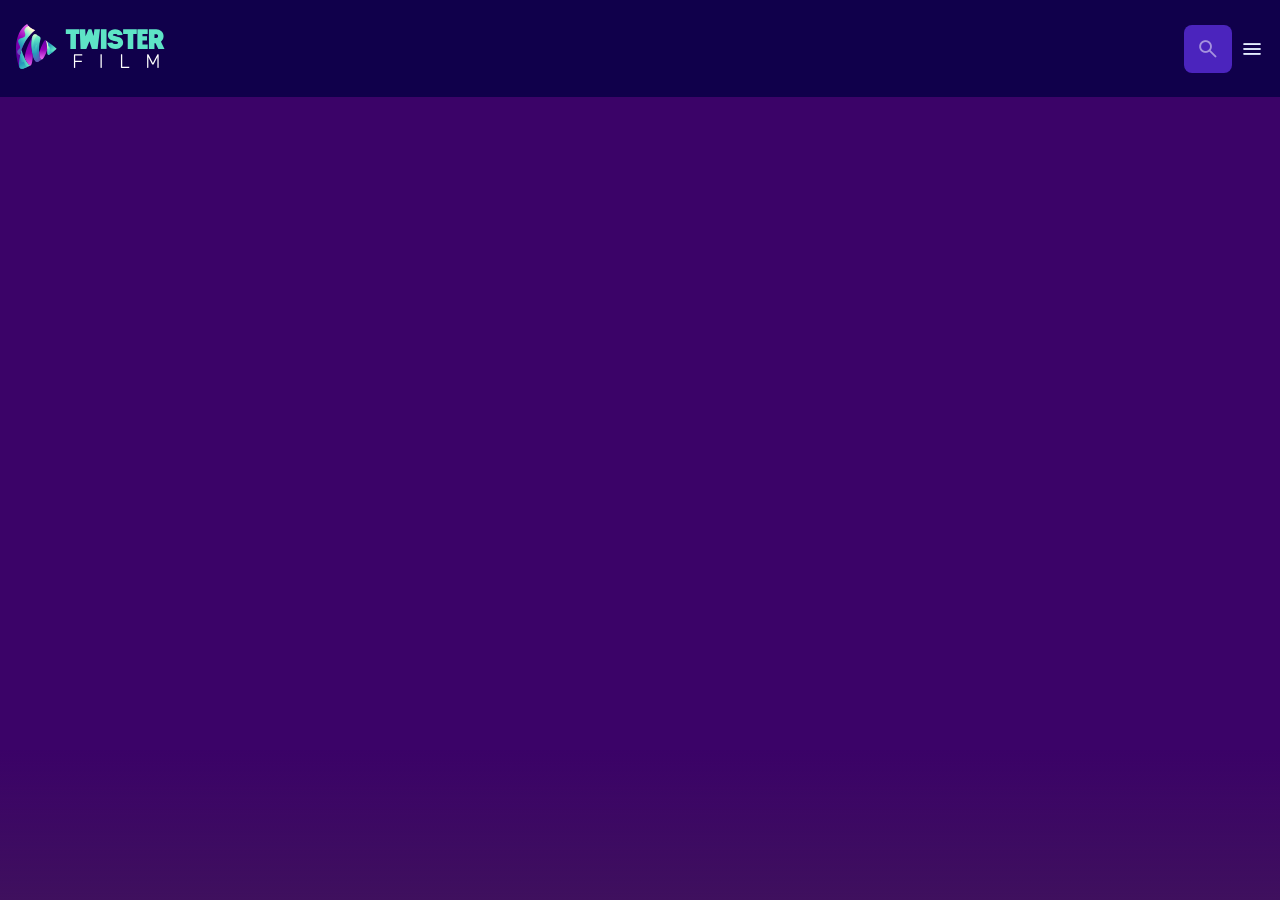
==== commit d711f68b: "The logo type is changed." ====
--- a/index.html
+++ b/index.html
@@ -23,7 +23,7 @@
     <header class="header">
       <a href="./index.html" class="logo">
         <img
-          src="./assets/images/logo.png"
+          src="./assets/images/logo.svg"
           width="160"
           height="32"
           alt="Twister-film Home"
